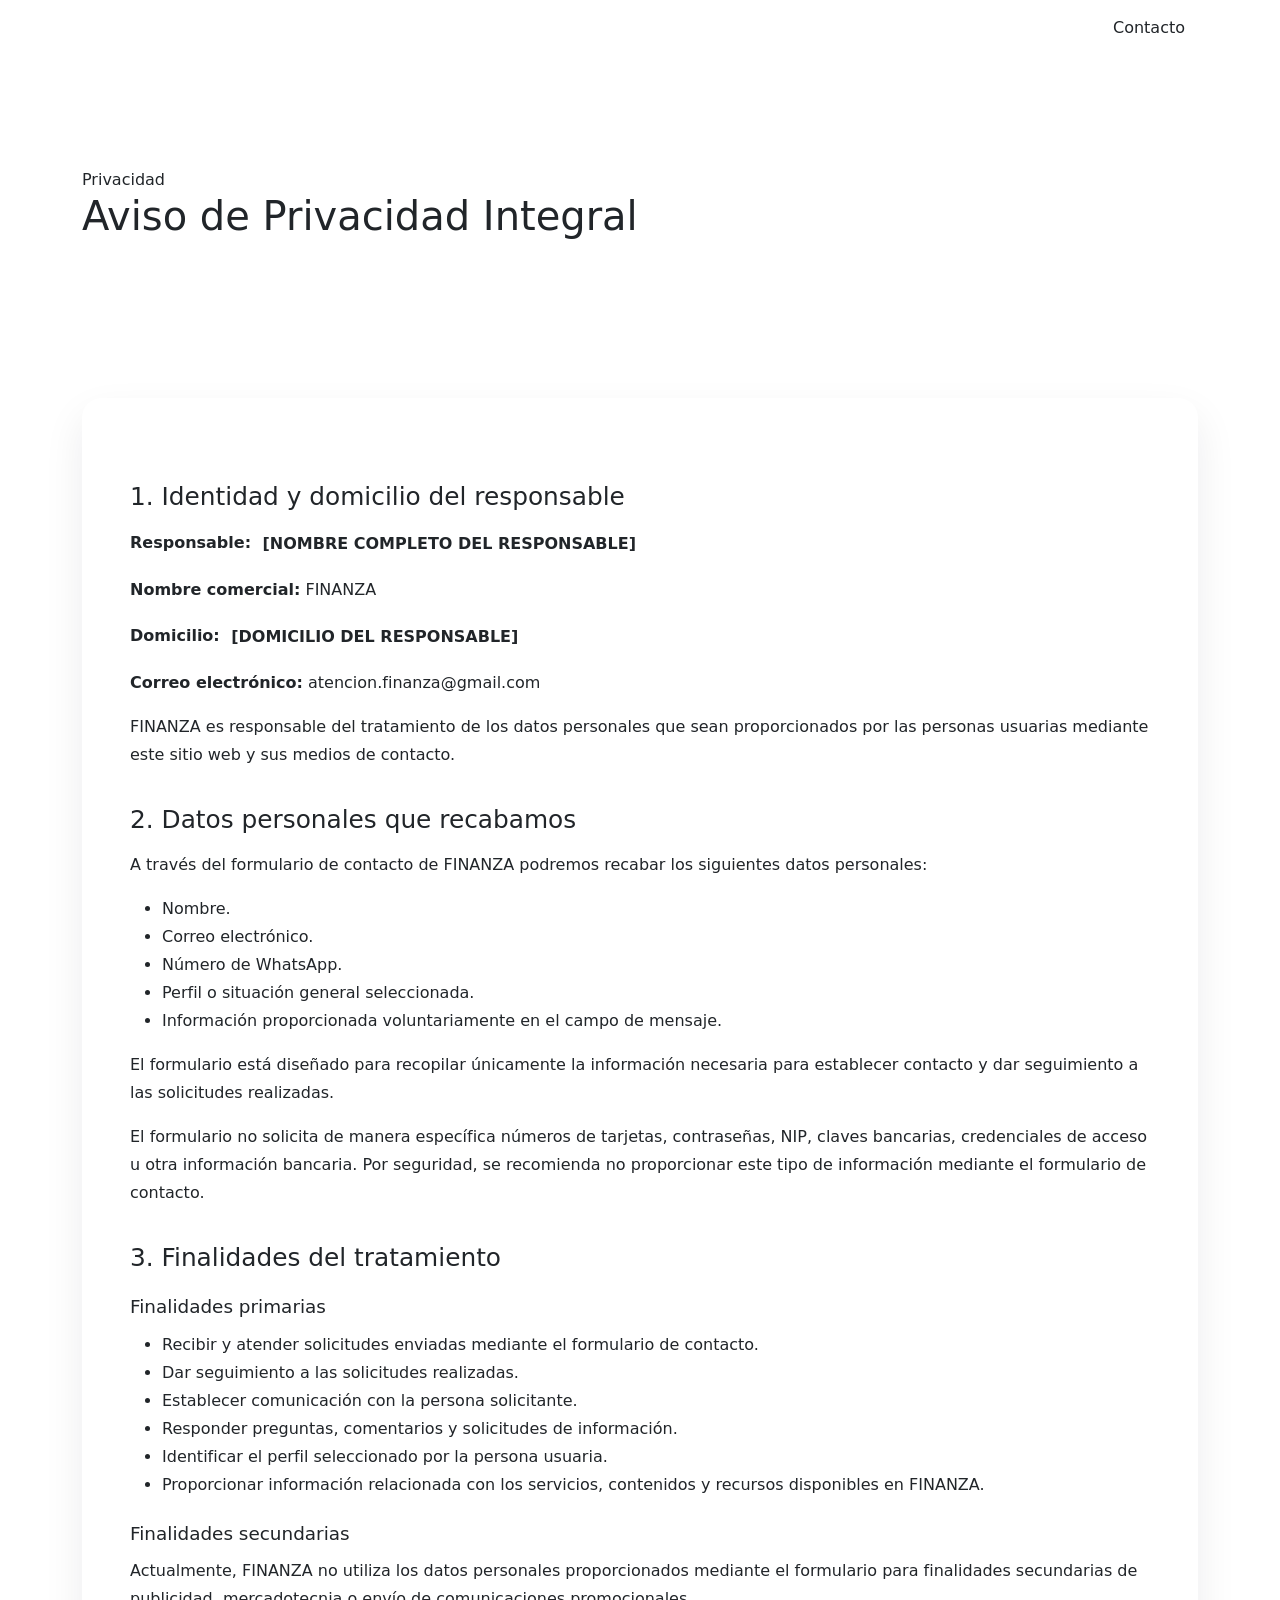
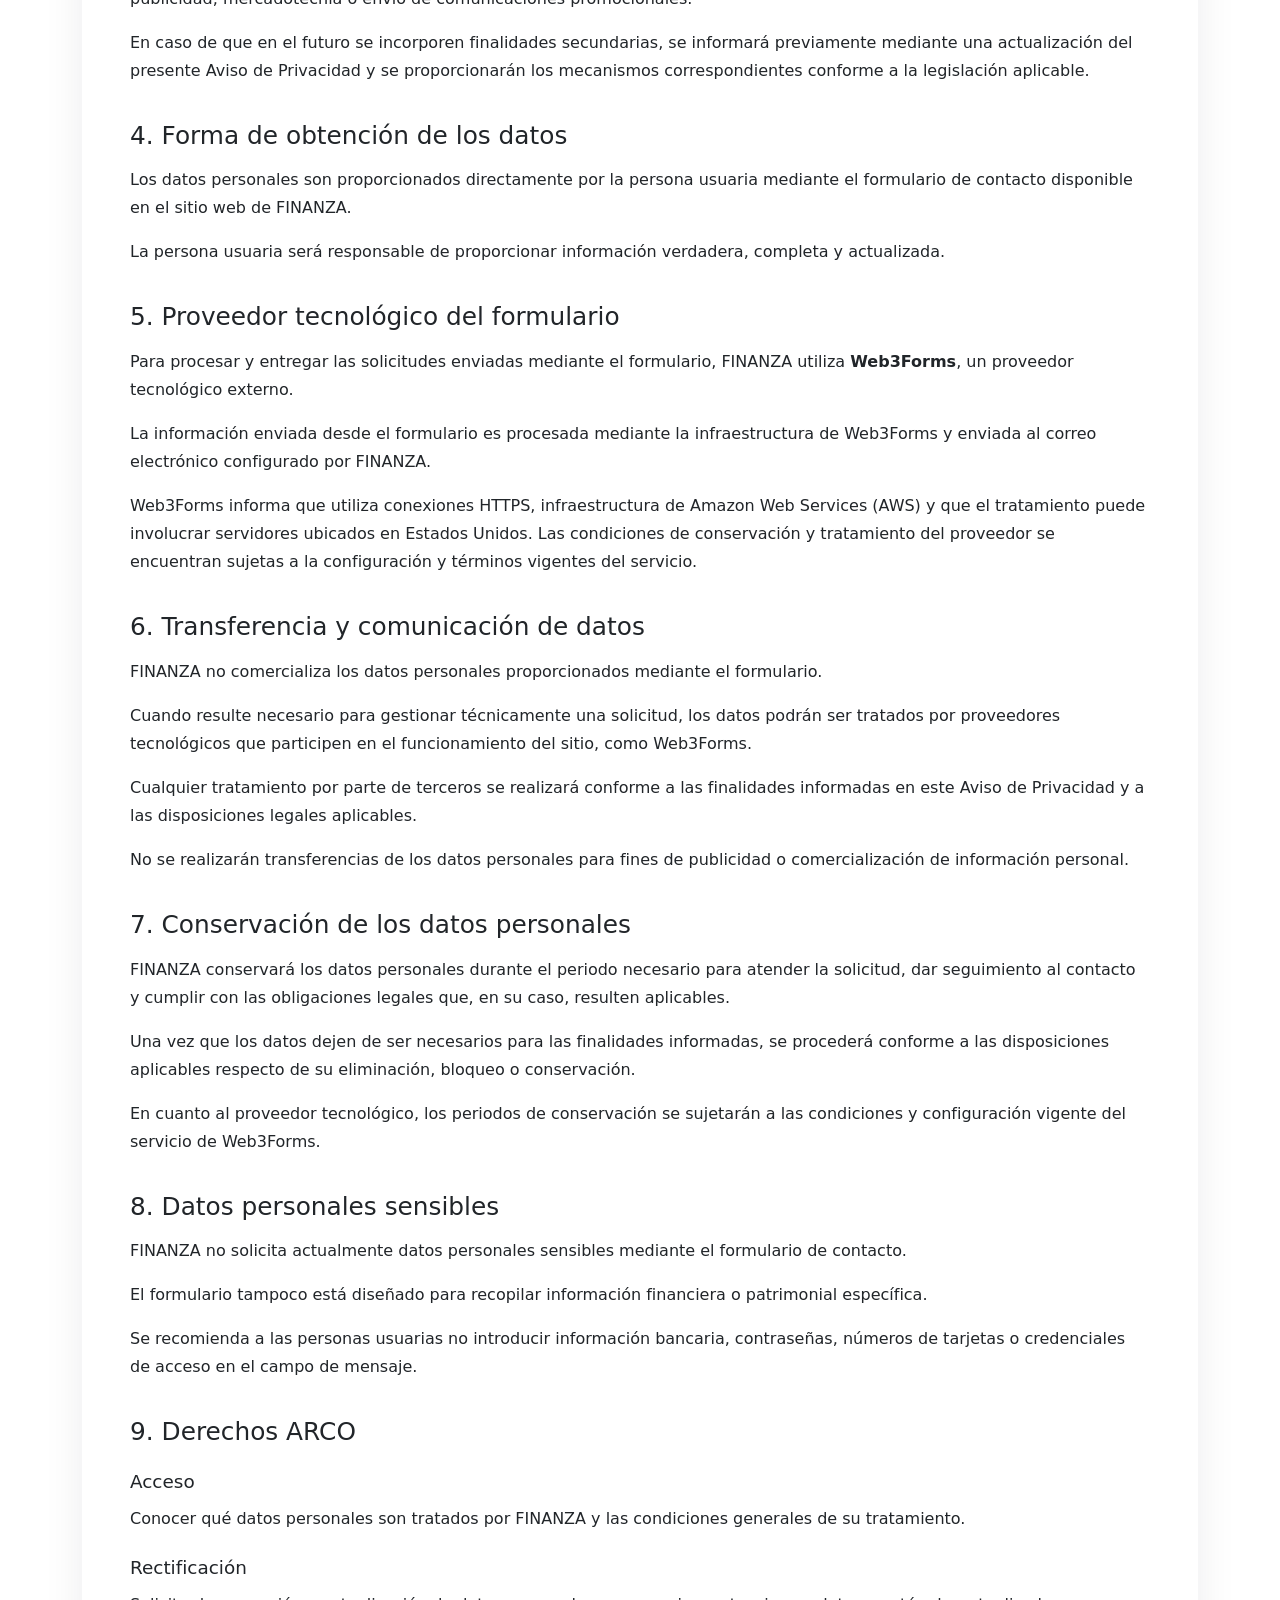
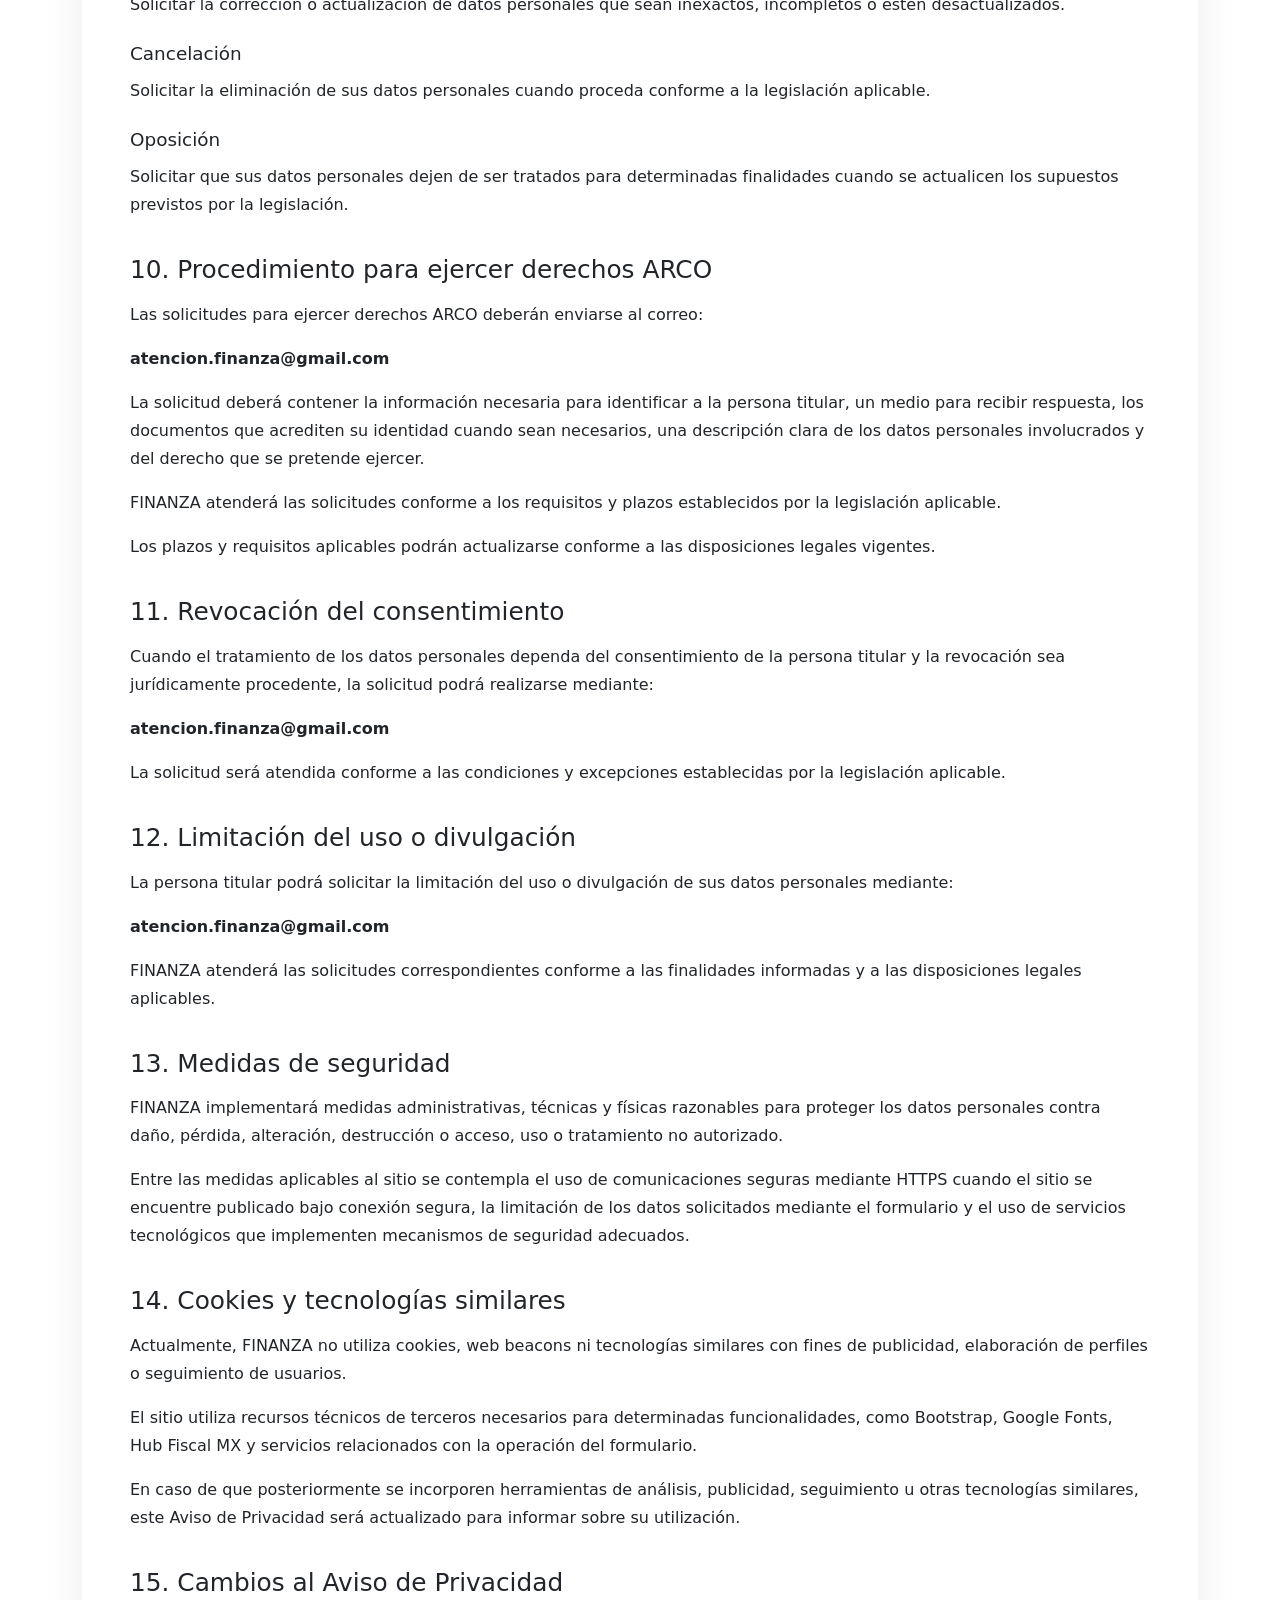
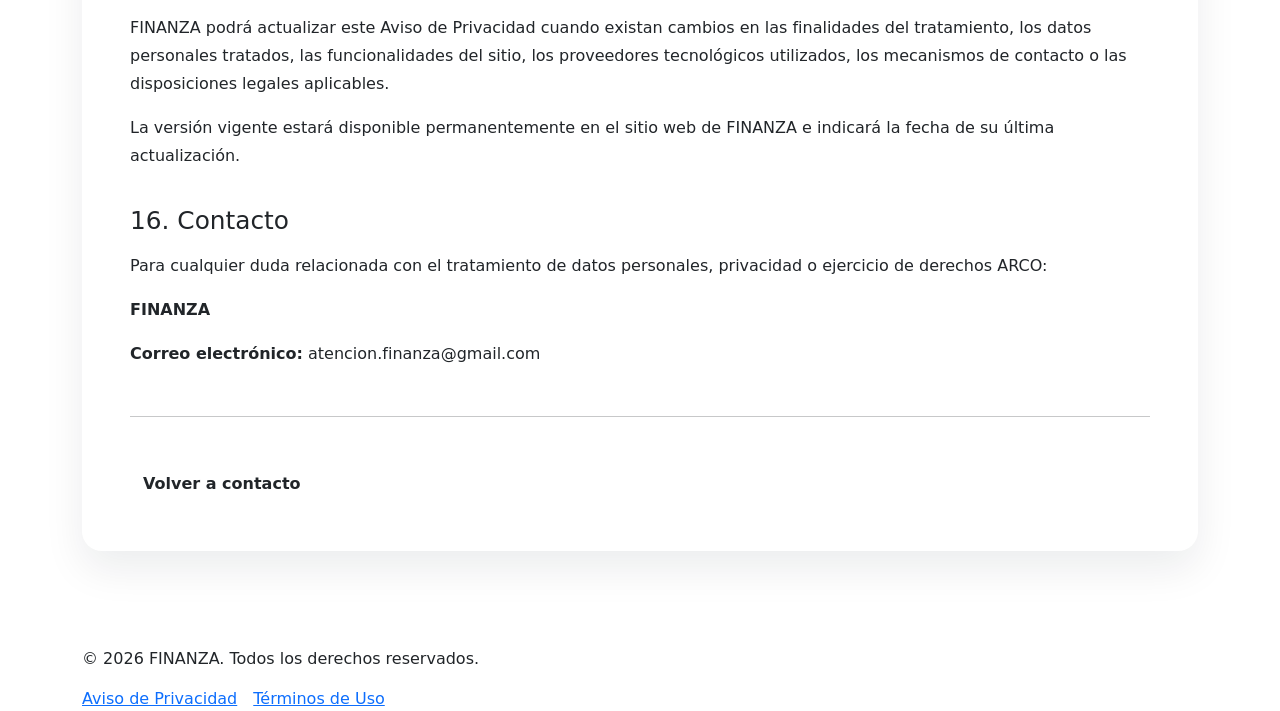
==== aviso-privacidad.html @ dd89c006 "Add files via upload" ====
<!DOCTYPE html>
<html lang="es">
<head>
    <meta charset="UTF-8">
    <meta name="viewport" content="width=device-width, initial-scale=1.0">
    <meta
        name="description"
        content="Aviso de Privacidad Integral de FINANZA."
    >
    <meta name="author" content="FINANZA">

    <link rel="preconnect" href="https://fonts.googleapis.com">
    <link rel="preconnect" href="https://fonts.gstatic.com" crossorigin>
    <link
        href="https://fonts.googleapis.com/css2?family=Montserrat:wght@400;500;600;700&family=Playfair+Display:wght@500;600;700&display=swap"
        rel="stylesheet"
    >
    <link
        href="https://cdn.jsdelivr.net/npm/bootstrap@5.3.8/dist/css/bootstrap.min.css"
        rel="stylesheet"
    >
    <link rel="stylesheet" href="css/style.css">

    <style>
        .finanza-legal-page {
            min-height: 100vh;
            background: var(--finanza-background);
        }

        .finanza-legal-header {
            padding: 7rem 0 3rem;
            background: var(--finanza-primary);
        }

        .finanza-legal-content {
            padding: 4rem 0 6rem;
        }

        .finanza-legal-card {
            padding: 3rem;
            border: 1px solid var(--finanza-border);
            border-radius: 20px;
            background: var(--finanza-white);
            box-shadow: 0 18px 40px rgba(13,27,42,.08);
        }

        .finanza-legal-card h2 {
            margin: 2.25rem 0 1rem;
            color: var(--finanza-primary);
            font-size: 1.55rem;
        }

        .finanza-legal-card h3 {
            margin: 1.5rem 0 .75rem;
            color: var(--finanza-text);
            font-size: 1.15rem;
        }

        .finanza-legal-card p,
        .finanza-legal-card li {
            color: var(--finanza-text-light);
            line-height: 1.75;
        }

        .finanza-legal-card a {
            color: var(--finanza-secondary);
            font-weight: 600;
        }

        .finanza-legal-meta {
            color: rgba(255,255,255,.72);
            font-size: .9rem;
        }

        .finanza-legal-placeholder {
            display: inline-block;
            padding: .15rem .4rem;
            border-radius: 4px;
            color: var(--finanza-primary);
            background: var(--finanza-secondary-light);
            font-weight: 700;
        }

        @media (max-width: 767.98px) {
            .finanza-legal-header {
                padding: 6rem 0 2.5rem;
            }

            .finanza-legal-content {
                padding: 3rem 0 4.5rem;
            }

            .finanza-legal-card {
                padding: 1.5rem;
                border-radius: 16px;
            }
        }
    </style>
</head>
<body class="finanza-legal-page">

<header>
    <nav class="navbar navbar-dark finanza-navbar">
        <div class="container">
            <a class="navbar-brand finanza-brand" href="index.html#inicio">
                FINANZA
                <span>Consultoría Financiera</span>
            </a>
            <a href="index.html#contacto" class="btn finanza-btn-primary">
                Contacto
            </a>
        </div>
    </nav>
</header>

<main>
    <section class="finanza-legal-header" aria-labelledby="privacy-title">
        <div class="container">
            <span class="finanza-eyebrow">Privacidad</span>
            <h1 id="privacy-title" class="finanza-section-title finanza-section-title-light">
                Aviso de Privacidad <span>Integral</span>
            </h1>
            <p class="finanza-legal-meta">Última actualización: 29 de septiembre de 2026</p>
        </div>
    </section>

    <section class="finanza-legal-content">
        <div class="container">
            <article class="finanza-legal-card">

                <h2>1. Identidad y domicilio del responsable</h2>
                <p><strong>Responsable:</strong> <span class="finanza-legal-placeholder">[NOMBRE COMPLETO DEL RESPONSABLE]</span></p>
                <p><strong>Nombre comercial:</strong> FINANZA</p>
                <p><strong>Domicilio:</strong> <span class="finanza-legal-placeholder">[DOMICILIO DEL RESPONSABLE]</span></p>
                <p><strong>Correo electrónico:</strong> atencion.finanza@gmail.com</p>
                <p>FINANZA es responsable del tratamiento de los datos personales que sean proporcionados por las personas usuarias mediante este sitio web y sus medios de contacto.</p>

                <h2>2. Datos personales que recabamos</h2>
                <p>A través del formulario de contacto de FINANZA podremos recabar los siguientes datos personales:</p>
                <ul>
                    <li>Nombre.</li>
                    <li>Correo electrónico.</li>
                    <li>Número de WhatsApp.</li>
                    <li>Perfil o situación general seleccionada.</li>
                    <li>Información proporcionada voluntariamente en el campo de mensaje.</li>
                </ul>
                <p>El formulario está diseñado para recopilar únicamente la información necesaria para establecer contacto y dar seguimiento a las solicitudes realizadas.</p>
                <p>El formulario no solicita de manera específica números de tarjetas, contraseñas, NIP, claves bancarias, credenciales de acceso u otra información bancaria. Por seguridad, se recomienda no proporcionar este tipo de información mediante el formulario de contacto.</p>

                <h2>3. Finalidades del tratamiento</h2>
                <h3>Finalidades primarias</h3>
                <ul>
                    <li>Recibir y atender solicitudes enviadas mediante el formulario de contacto.</li>
                    <li>Dar seguimiento a las solicitudes realizadas.</li>
                    <li>Establecer comunicación con la persona solicitante.</li>
                    <li>Responder preguntas, comentarios y solicitudes de información.</li>
                    <li>Identificar el perfil seleccionado por la persona usuaria.</li>
                    <li>Proporcionar información relacionada con los servicios, contenidos y recursos disponibles en FINANZA.</li>
                </ul>
                <h3>Finalidades secundarias</h3>
                <p>Actualmente, FINANZA no utiliza los datos personales proporcionados mediante el formulario para finalidades secundarias de publicidad, mercadotecnia o envío de comunicaciones promocionales.</p>
                <p>En caso de que en el futuro se incorporen finalidades secundarias, se informará previamente mediante una actualización del presente Aviso de Privacidad y se proporcionarán los mecanismos correspondientes conforme a la legislación aplicable.</p>

                <h2>4. Forma de obtención de los datos</h2>
                <p>Los datos personales son proporcionados directamente por la persona usuaria mediante el formulario de contacto disponible en el sitio web de FINANZA.</p>
                <p>La persona usuaria será responsable de proporcionar información verdadera, completa y actualizada.</p>

                <h2>5. Proveedor tecnológico del formulario</h2>
                <p>Para procesar y entregar las solicitudes enviadas mediante el formulario, FINANZA utiliza <strong>Web3Forms</strong>, un proveedor tecnológico externo.</p>
                <p>La información enviada desde el formulario es procesada mediante la infraestructura de Web3Forms y enviada al correo electrónico configurado por FINANZA.</p>
                <p>Web3Forms informa que utiliza conexiones HTTPS, infraestructura de Amazon Web Services (AWS) y que el tratamiento puede involucrar servidores ubicados en Estados Unidos. Las condiciones de conservación y tratamiento del proveedor se encuentran sujetas a la configuración y términos vigentes del servicio.</p>

                <h2>6. Transferencia y comunicación de datos</h2>
                <p>FINANZA no comercializa los datos personales proporcionados mediante el formulario.</p>
                <p>Cuando resulte necesario para gestionar técnicamente una solicitud, los datos podrán ser tratados por proveedores tecnológicos que participen en el funcionamiento del sitio, como Web3Forms.</p>
                <p>Cualquier tratamiento por parte de terceros se realizará conforme a las finalidades informadas en este Aviso de Privacidad y a las disposiciones legales aplicables.</p>
                <p>No se realizarán transferencias de los datos personales para fines de publicidad o comercialización de información personal.</p>

                <h2>7. Conservación de los datos personales</h2>
                <p>FINANZA conservará los datos personales durante el periodo necesario para atender la solicitud, dar seguimiento al contacto y cumplir con las obligaciones legales que, en su caso, resulten aplicables.</p>
                <p>Una vez que los datos dejen de ser necesarios para las finalidades informadas, se procederá conforme a las disposiciones aplicables respecto de su eliminación, bloqueo o conservación.</p>
                <p>En cuanto al proveedor tecnológico, los periodos de conservación se sujetarán a las condiciones y configuración vigente del servicio de Web3Forms.</p>

                <h2>8. Datos personales sensibles</h2>
                <p>FINANZA no solicita actualmente datos personales sensibles mediante el formulario de contacto.</p>
                <p>El formulario tampoco está diseñado para recopilar información financiera o patrimonial específica.</p>
                <p>Se recomienda a las personas usuarias no introducir información bancaria, contraseñas, números de tarjetas o credenciales de acceso en el campo de mensaje.</p>

                <h2>9. Derechos ARCO</h2>
                <h3>Acceso</h3>
                <p>Conocer qué datos personales son tratados por FINANZA y las condiciones generales de su tratamiento.</p>
                <h3>Rectificación</h3>
                <p>Solicitar la corrección o actualización de datos personales que sean inexactos, incompletos o estén desactualizados.</p>
                <h3>Cancelación</h3>
                <p>Solicitar la eliminación de sus datos personales cuando proceda conforme a la legislación aplicable.</p>
                <h3>Oposición</h3>
                <p>Solicitar que sus datos personales dejen de ser tratados para determinadas finalidades cuando se actualicen los supuestos previstos por la legislación.</p>

                <h2>10. Procedimiento para ejercer derechos ARCO</h2>
                <p>Las solicitudes para ejercer derechos ARCO deberán enviarse al correo:</p>
                <p><strong>atencion.finanza@gmail.com</strong></p>
                <p>La solicitud deberá contener la información necesaria para identificar a la persona titular, un medio para recibir respuesta, los documentos que acrediten su identidad cuando sean necesarios, una descripción clara de los datos personales involucrados y del derecho que se pretende ejercer.</p>
                <p>FINANZA atenderá las solicitudes conforme a los requisitos y plazos establecidos por la legislación aplicable.</p>
                <p>Los plazos y requisitos aplicables podrán actualizarse conforme a las disposiciones legales vigentes.</p>

                <h2>11. Revocación del consentimiento</h2>
                <p>Cuando el tratamiento de los datos personales dependa del consentimiento de la persona titular y la revocación sea jurídicamente procedente, la solicitud podrá realizarse mediante:</p>
                <p><strong>atencion.finanza@gmail.com</strong></p>
                <p>La solicitud será atendida conforme a las condiciones y excepciones establecidas por la legislación aplicable.</p>

                <h2>12. Limitación del uso o divulgación</h2>
                <p>La persona titular podrá solicitar la limitación del uso o divulgación de sus datos personales mediante:</p>
                <p><strong>atencion.finanza@gmail.com</strong></p>
                <p>FINANZA atenderá las solicitudes correspondientes conforme a las finalidades informadas y a las disposiciones legales aplicables.</p>

                <h2>13. Medidas de seguridad</h2>
                <p>FINANZA implementará medidas administrativas, técnicas y físicas razonables para proteger los datos personales contra daño, pérdida, alteración, destrucción o acceso, uso o tratamiento no autorizado.</p>
                <p>Entre las medidas aplicables al sitio se contempla el uso de comunicaciones seguras mediante HTTPS cuando el sitio se encuentre publicado bajo conexión segura, la limitación de los datos solicitados mediante el formulario y el uso de servicios tecnológicos que implementen mecanismos de seguridad adecuados.</p>

                <h2>14. Cookies y tecnologías similares</h2>
                <p>Actualmente, FINANZA no utiliza cookies, web beacons ni tecnologías similares con fines de publicidad, elaboración de perfiles o seguimiento de usuarios.</p>
                <p>El sitio utiliza recursos técnicos de terceros necesarios para determinadas funcionalidades, como Bootstrap, Google Fonts, Hub Fiscal MX y servicios relacionados con la operación del formulario.</p>
                <p>En caso de que posteriormente se incorporen herramientas de análisis, publicidad, seguimiento u otras tecnologías similares, este Aviso de Privacidad será actualizado para informar sobre su utilización.</p>

                <h2>15. Cambios al Aviso de Privacidad</h2>
                <p>FINANZA podrá actualizar este Aviso de Privacidad cuando existan cambios en las finalidades del tratamiento, los datos personales tratados, las funcionalidades del sitio, los proveedores tecnológicos utilizados, los mecanismos de contacto o las disposiciones legales aplicables.</p>
                <p>La versión vigente estará disponible permanentemente en el sitio web de FINANZA e indicará la fecha de su última actualización.</p>

                <h2>16. Contacto</h2>
                <p>Para cualquier duda relacionada con el tratamiento de datos personales, privacidad o ejercicio de derechos ARCO:</p>
                <p><strong>FINANZA</strong></p>
                <p><strong>Correo electrónico:</strong> atencion.finanza@gmail.com</p>

                <hr class="my-5">
                <a href="index.html#contacto" class="btn finanza-btn-primary">Volver a contacto</a>
            </article>
        </div>
    </section>
</main>

<footer class="finanza-footer">
    <div class="container">
        <div class="finanza-footer-bottom">
            <p>© <span id="currentYear"></span> FINANZA. Todos los derechos reservados.</p>
            <div class="d-flex flex-wrap gap-3">
                <a href="aviso-privacidad.html">Aviso de Privacidad</a>
                <a href="terminos-uso.html">Términos de Uso</a>
            </div>
        </div>
    </div>
</footer>

<script>
    document.querySelector('#currentYear').textContent = new Date().getFullYear();
</script>
</body>
</html>
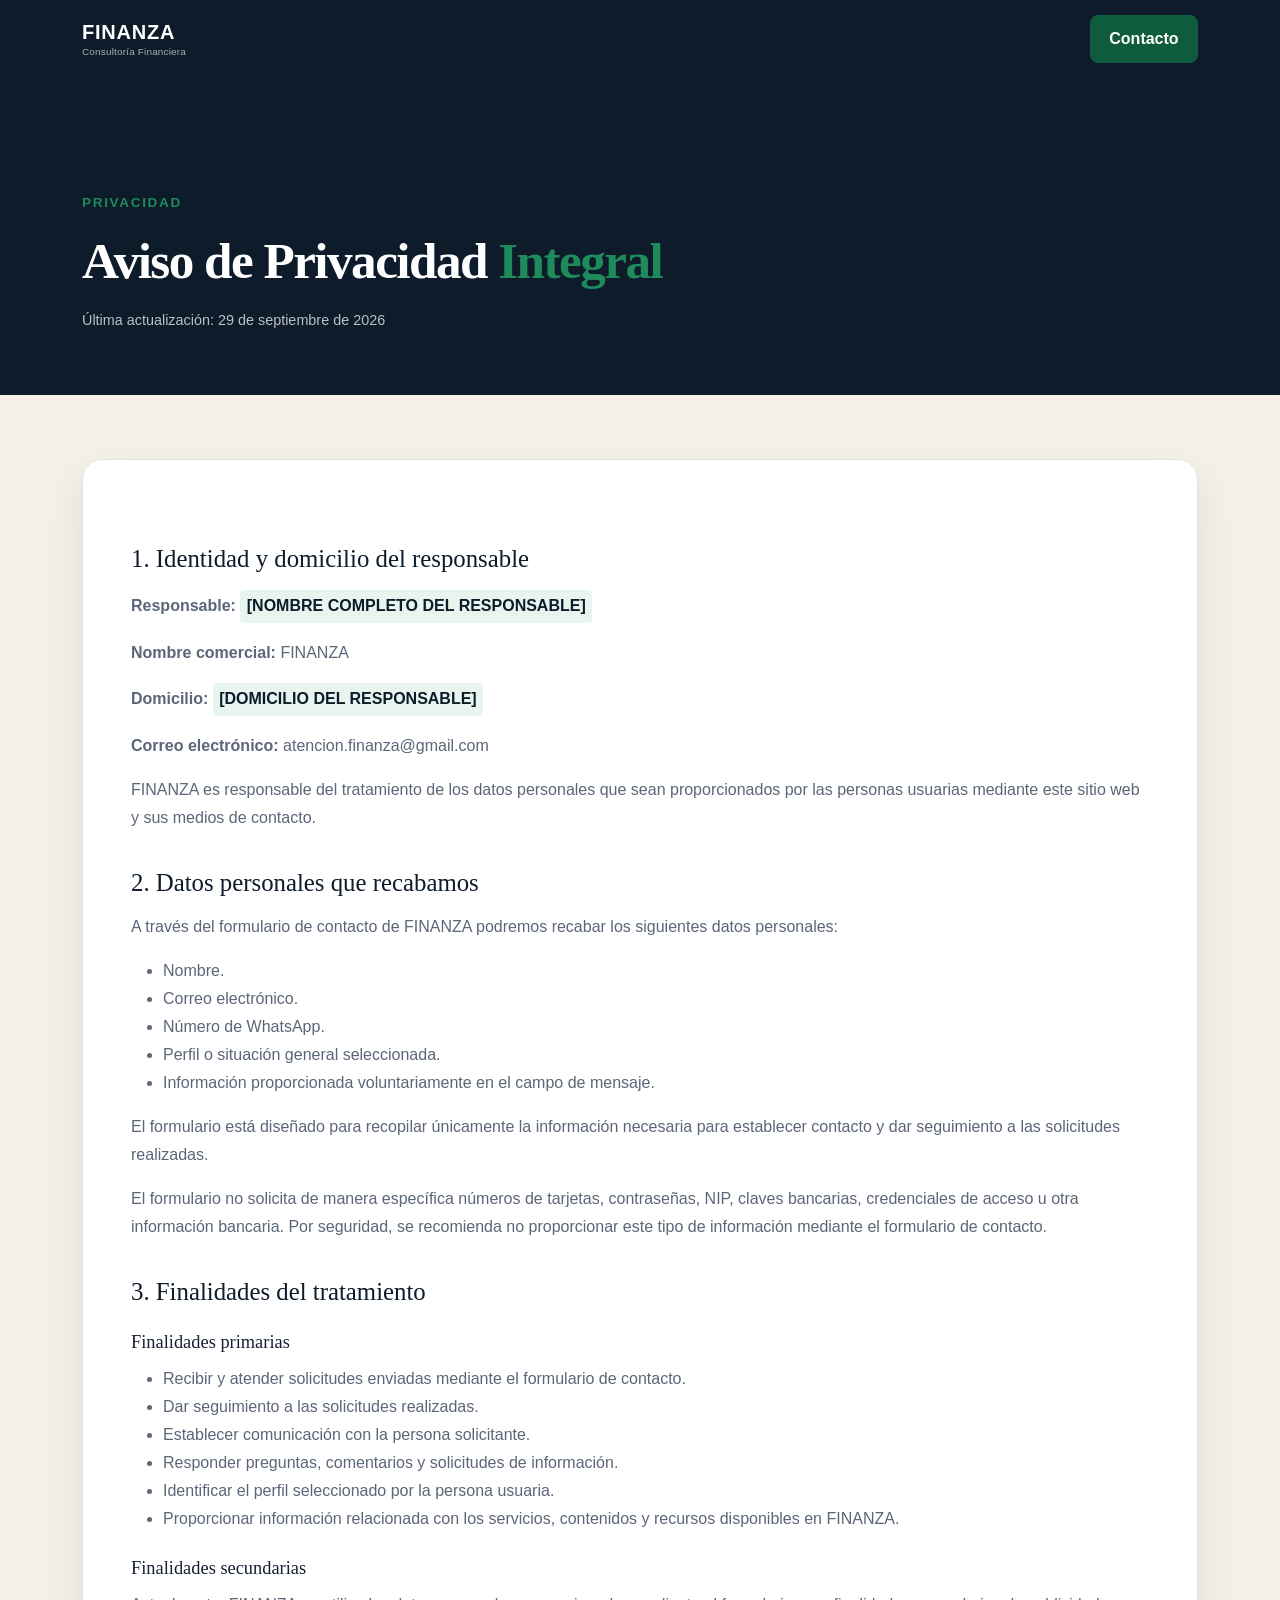
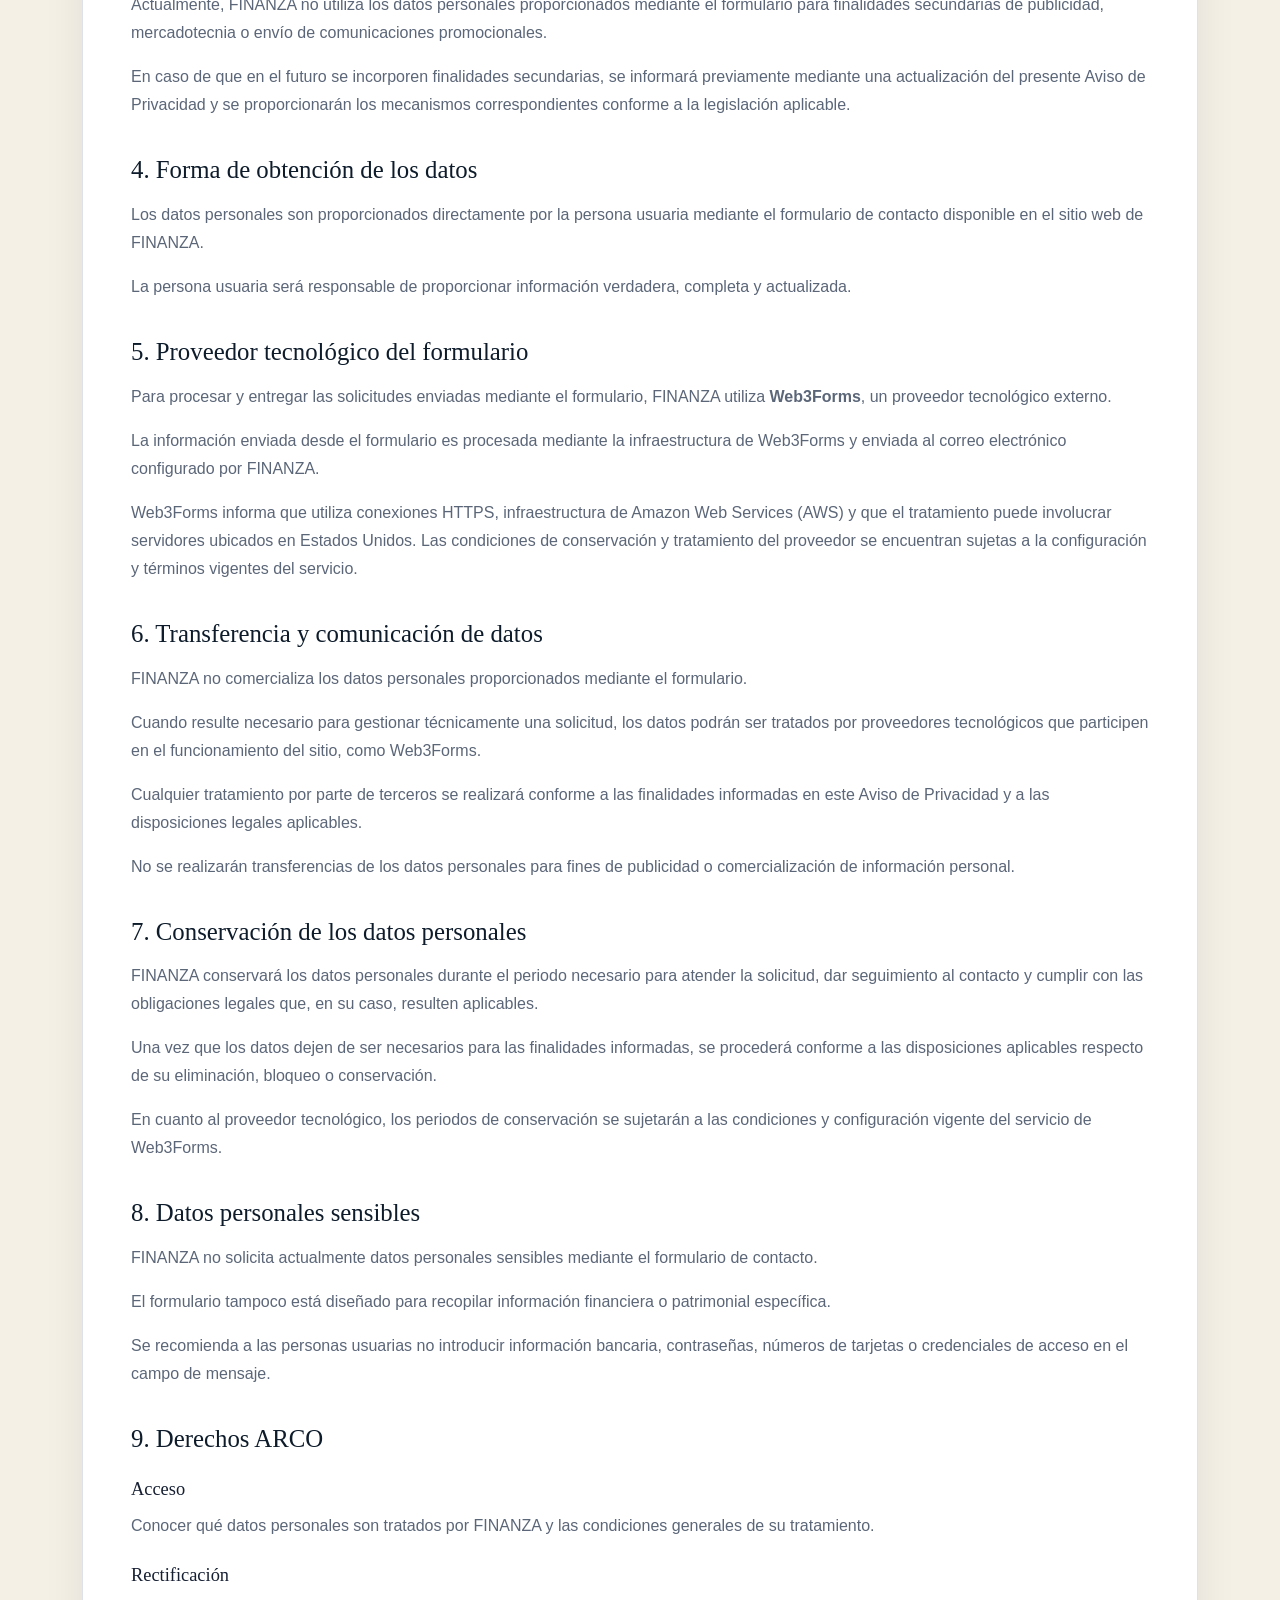
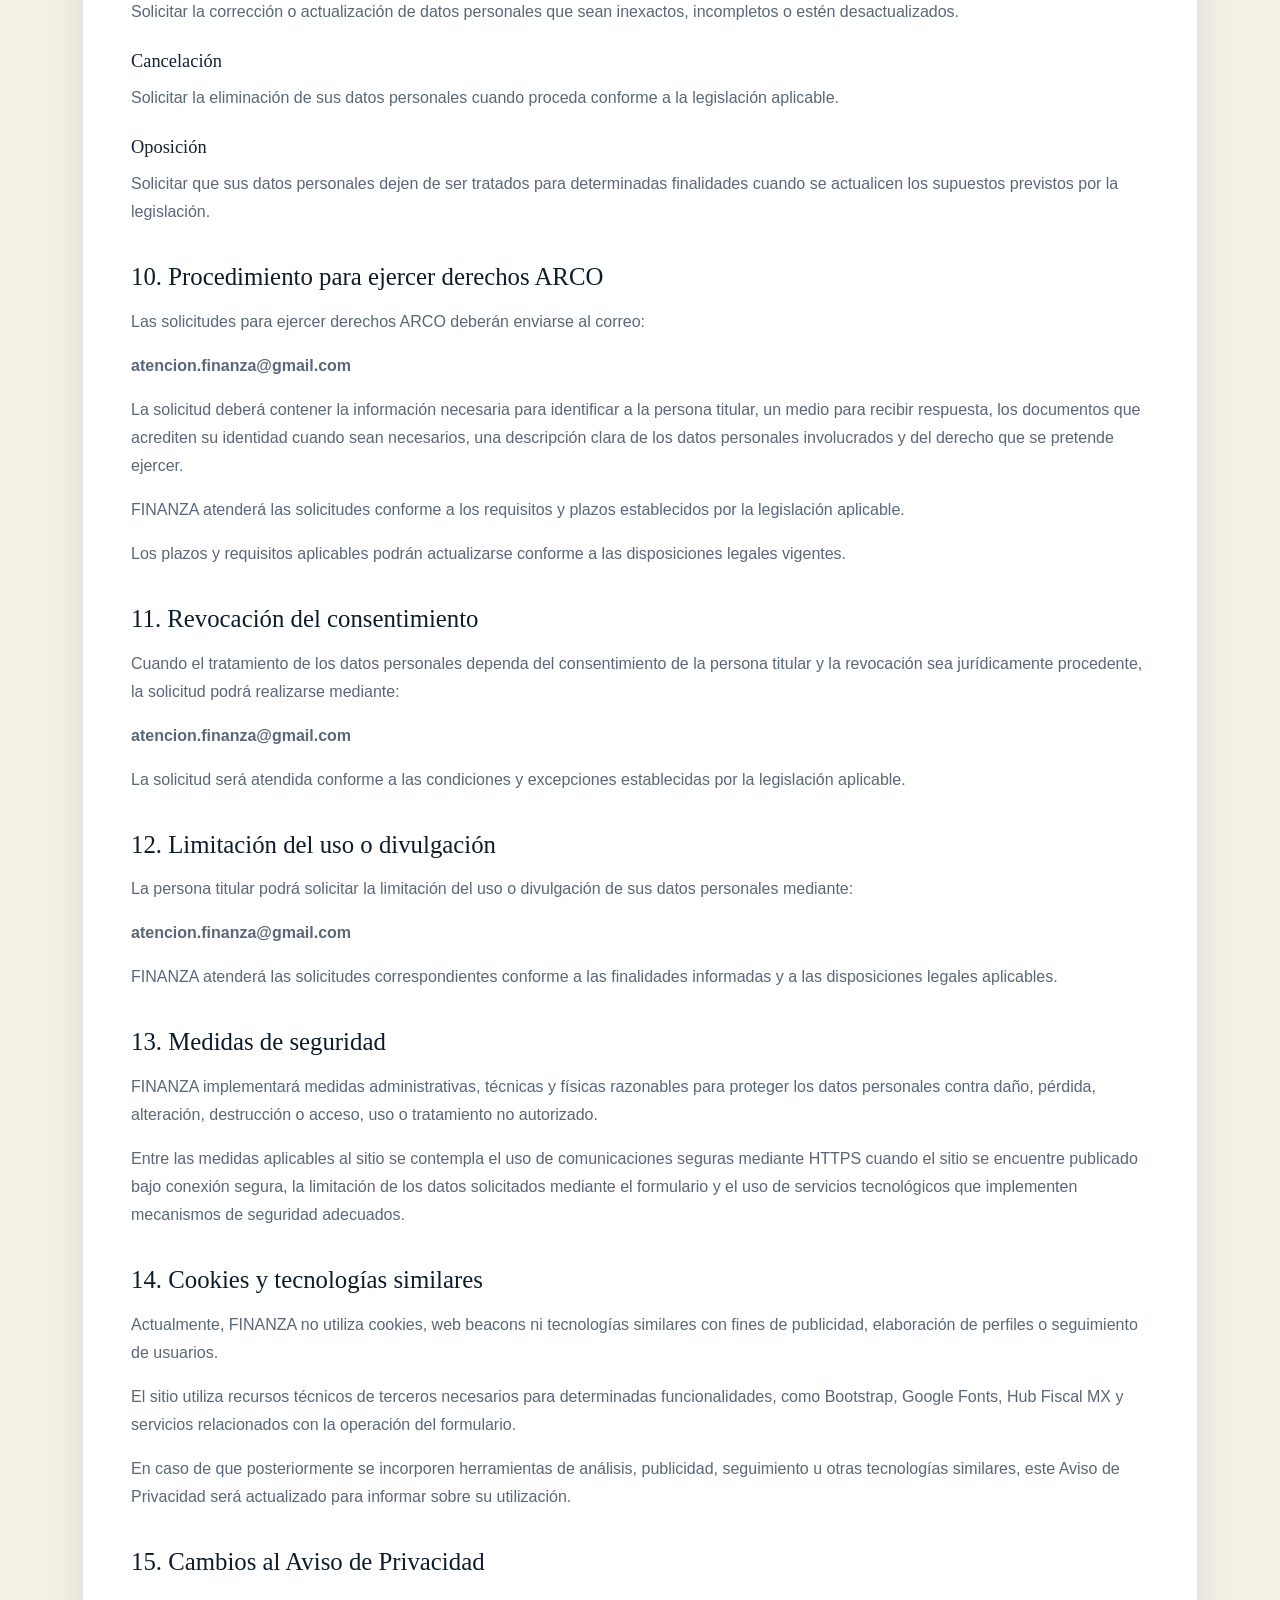
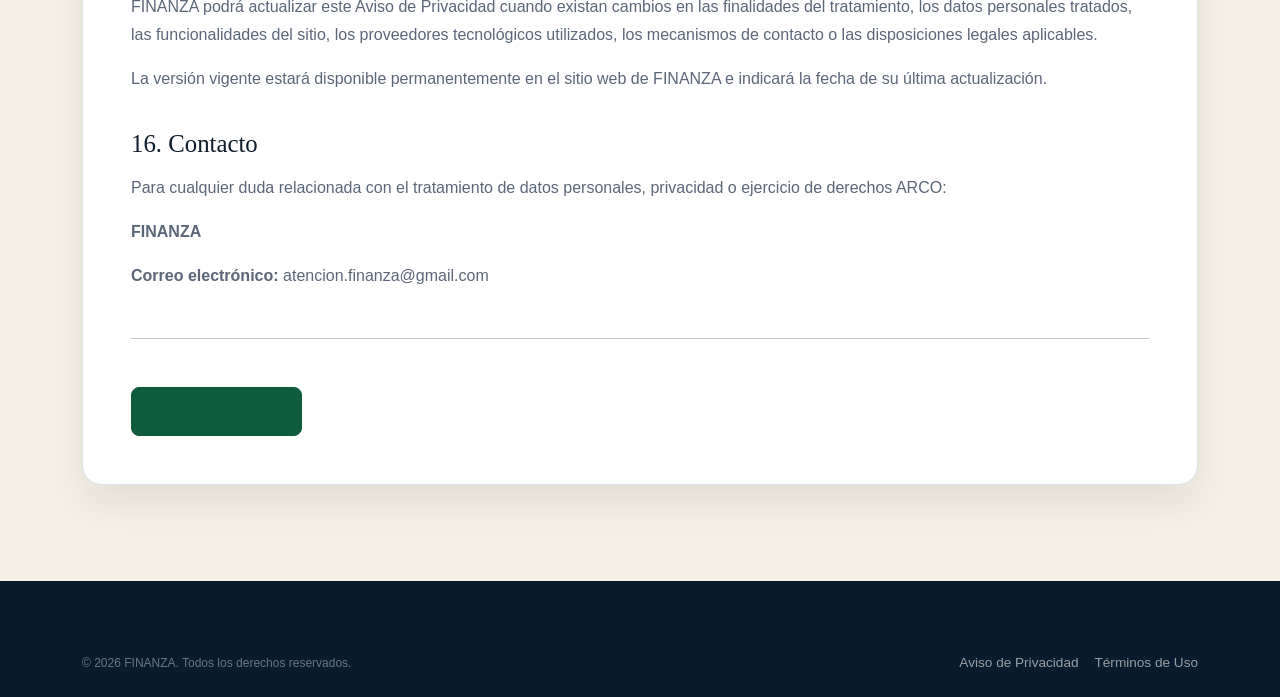
==== commit 9539997a: "Fix stylesheet link path in aviso-privacidad.html" ====
--- a/aviso-privacidad.html
+++ b/aviso-privacidad.html
@@ -19,7 +19,7 @@
         href="https://cdn.jsdelivr.net/npm/bootstrap@5.3.8/dist/css/bootstrap.min.css"
         rel="stylesheet"
     >
-    <link rel="stylesheet" href="css/style.css">
+    <link rel="stylesheet" href="style.css">
 
     <style>
         .finanza-legal-page {
--- a/style.css
+++ b/style.css
@@ -0,0 +1,924 @@
+:root{--finanza-primary:#0D1B2A;--finanza-primary-dark:#162A3D;--finanza-secondary:#0F5B3D;--finanza-secondary-hover:#1F8A5B;--finanza-secondary-light:#E8F4EE;--finanza-background:#F5F0E6;--finanza-white:#FFFFFF;--finanza-text:#172033;--finanza-text-light:#5B6678;--finanza-border:#DCE2E8;--finanza-font-body:'Montserrat',sans-serif;--finanza-font-heading:'Playfair Display',serif;}
+html{scroll-behavior:smooth;}
+body{margin:0;color:var(--finanza-text);background:var(--finanza-white);font-family:var(--finanza-font-body);}
+h1,h2,h3,.finanza-hero-title,.finanza-section-title{font-family:var(--finanza-font-heading);}
+.finanza-navbar{min-height:78px;background:var(--finanza-primary);}
+.finanza-brand{display:flex;flex-direction:column;line-height:1;color:var(--finanza-white);font-weight:800;letter-spacing:.04em;transition:color .2s ease;}
+.finanza-logo{display:block;width: 100px;height: auto;}
+.finanza-brand:hover{color:var(--finanza-white);}
+.finanza-brand span{margin-top:5px;color:rgba(255,255,255,.65);font-size:.62rem;font-weight:400;letter-spacing:.02em;}
+.finanza-navbar .nav-link{position:relative;padding:.5rem .75rem !important;color:rgba(255,255,255,.78);font-size:.95rem;font-weight:500;transition:color .2s ease,transform .2s ease;}
+.finanza-navbar .nav-link:hover,.finanza-navbar .nav-link.active{color:var(--finanza-secondary-hover);}
+.finanza-navbar .nav-link:hover{transform:translateY(-1px);}
+.finanza-navbar .navbar-toggler{border-color:rgba(255,255,255,.35);}
+.finanza-navbar .navbar-toggler:focus{box-shadow:0 0 0 .2rem rgba(31,138,91,.25);}
+.finanza-btn-primary,.finanza-btn-secondary{display:inline-flex;align-items:center;justify-content:center;gap:.55rem;padding:.7rem 1.15rem;border-radius:8px;font-weight:600;transition:transform .25s ease,box-shadow .25s ease,background-color .25s ease,border-color .25s ease,color .25s ease;}
+.finanza-btn-primary{border:1px solid var(--finanza-secondary);color:var(--finanza-white);background:var(--finanza-secondary);}
+.finanza-btn-primary:hover{border-color:var(--finanza-secondary-hover);color:var(--finanza-white);background:var(--finanza-secondary-hover);transform:translateY(-2px);box-shadow:0 10px 25px rgba(15,91,61,.28);}
+.finanza-btn-secondary{border:1px solid rgba(255,255,255,.3);color:var(--finanza-white);background:transparent;}
+.finanza-btn-secondary:hover{border-color:var(--finanza-white);color:var(--finanza-primary);background:var(--finanza-white);transform:translateY(-2px);}
+.finanza-btn-icon{width:19px;height:19px;flex:0 0 auto;}
+.finanza-hero{position:relative;display:flex;align-items:center;min-height:680px;padding:6rem 0;overflow:hidden;isolation:isolate;background:linear-gradient( 90deg,rgba(13,27,42,.98) 0%,rgba(13,27,42,.94) 34%,rgba(13,27,42,.72) 58%,rgba(13,27,42,.35) 100% ),url("images/finanza-hero-background.webp") center right / cover no-repeat;background-color:var(--finanza-primary);}
+.finanza-hero::after{content:"";position:absolute;top:-180px;right:-140px;width:520px;height:520px;border:1px solid rgba(31,138,91,.18);border-radius:50%;pointer-events:none;}
+.finanza-eyebrow{display:inline-block;margin-bottom:1.25rem;color:var(--finanza-secondary-hover);font-size:.85rem;font-weight:700;letter-spacing:.12em;text-transform:uppercase;}
+.finanza-eyebrow-dark{color:var(--finanza-secondary);}
+.finanza-hero-title{max-width:780px;margin-bottom:1.5rem;color:var(--finanza-white);font-size:clamp(2.5rem,5vw,4.5rem);font-weight:700;line-height:1.08;letter-spacing:-.03em;}
+.finanza-hero-title span{color:var(--finanza-secondary-hover);}
+.finanza-hero-description{max-width:650px;margin-bottom:2rem;color:rgba(255,255,255,.75);font-size:1.1rem;line-height:1.7;}
+.finanza-hero-actions{display:flex;flex-wrap:wrap;gap:1rem;}
+.finanza-hero-features{position:relative;display:grid;grid-template-columns:repeat(3,minmax(0,1fr));max-width:850px;margin-top:3rem;padding-top:1.25rem;border-top:1px solid rgba(255,255,255,.14);}
+.finanza-hero-features::before{content:"";position:absolute;top:-1px;left:0;width:0;height:1px;background:var(--finanza-secondary-hover);animation:finanzaFeatureLine 1s ease .45s forwards;}
+.finanza-hero-feature{display:flex;align-items:center;gap:.85rem;min-width:0;padding:0 1.25rem;opacity:0;animation:finanzaFeatureReveal .6s ease forwards;transition:transform .25s ease;}
+.finanza-hero-feature:nth-child(1){animation-delay:.55s;}
+.finanza-hero-feature:nth-child(2){animation-delay:.65s;}
+.finanza-hero-feature:nth-child(3){animation-delay:.75s;}
+.finanza-hero-feature + .finanza-hero-feature{border-left:1px solid rgba(255,255,255,.14);}
+.finanza-hero-feature:hover{transform:translateY(-3px);}
+.finanza-hero-feature-icon{display:grid;flex:0 0 auto;place-items:center;width:42px;height:42px;color:var(--finanza-secondary-hover);}
+.finanza-hero-feature-icon svg{width:32px;height:32px;}
+.finanza-hero-feature:hover .finanza-hero-feature-icon{filter:drop-shadow(0 0 8px rgba(31,138,91,.35));}
+.finanza-hero-feature h3{margin:0 0 .25rem;color:var(--finanza-white);font-size:.9rem;font-weight:700;}
+.finanza-hero-feature p{margin:0;color:rgba(255,255,255,.62);font-size:.78rem;line-height:1.45;}
+.finanza-hero .finanza-eyebrow,.finanza-hero .finanza-hero-title,.finanza-hero .finanza-hero-description,.finanza-hero .finanza-hero-actions{opacity:0;animation:finanzaHeroReveal .7s ease forwards;}
+.finanza-hero .finanza-eyebrow{animation-delay:.1s;}
+.finanza-hero .finanza-hero-title{animation-delay:.2s;}
+.finanza-hero .finanza-hero-description{animation-delay:.3s;}
+.finanza-hero .finanza-hero-actions{animation-delay:.4s;}
+@keyframes finanzaHeroReveal{from{opacity:0;transform:translateY(18px);}
+to{opacity:1;transform:translateY(0);}
+}
+@keyframes finanzaFeatureReveal{from{opacity:0;transform:translateY(10px);}
+to{opacity:1;transform:translateY(0);}
+}
+@keyframes finanzaFeatureLine{to{width:100%;}
+}
+.finanza-stats{border-bottom:1px solid var(--finanza-border);background:var(--finanza-white);}
+.finanza-stat{display:flex;align-items:center;gap:1.25rem;min-height:150px;padding:2rem;}
+.finanza-stat-number{flex-shrink:0;color:var(--finanza-secondary-hover);font-size:clamp(2.25rem,4vw,3rem);font-weight:800;line-height:1;letter-spacing:-.04em;}
+.finanza-stat-title{margin:0 0 .35rem;color:var(--finanza-text);font-size:1rem;font-weight:700;}
+.finanza-stat-text{max-width:220px;margin:0;color:var(--finanza-text-light);font-size:.875rem;line-height:1.5;}
+.section-padding{padding:6rem 0;}
+.finanza-services,.finanza-orientation{background:var(--finanza-background);}
+.finanza-about{background:var(--finanza-white);}
+.finanza-section-title{margin-bottom:1.25rem;color:var(--finanza-text);font-size:clamp(2.25rem,4vw,3.5rem);font-weight:700;line-height:1.1;letter-spacing:-.03em;}
+.finanza-section-title span{color:var(--finanza-secondary-hover);}
+.finanza-section-title-light{color:var(--finanza-white);}
+.finanza-section-title-light span{color:var(--finanza-secondary-hover);}
+.finanza-section-description{max-width:680px;margin-bottom:0;color:var(--finanza-text-light);font-size:1.05rem;line-height:1.7;}
+.finanza-service-card{position:relative;display:flex;flex-direction:column;height:100%;padding:2rem;overflow:hidden;border:1px solid var(--finanza-border);border-radius:18px;background:var(--finanza-white);transition:transform .3s ease,box-shadow .3s ease,border-color .3s ease;}
+.finanza-service-card::before{content:"";position:absolute;top:0;left:0;width:0;height:3px;background:var(--finanza-secondary-hover);transition:width .3s ease;}
+.finanza-service-card:hover{border-color:rgba(15,91,61,.25);box-shadow:0 18px 40px rgba(13,27,42,.09);transform:translateY(-6px);}
+.finanza-service-card:hover::before{width:100%;}
+.finanza-service-icon{display:flex;align-items:center;justify-content:center;width:48px;height:48px;margin-bottom:2rem;border:1px solid rgba(15,91,61,.12);border-radius:12px;color:var(--finanza-secondary-hover);background:var(--finanza-secondary-light);font-size:.8rem;font-weight:800;transition:transform .3s ease,background-color .3s ease;}
+.finanza-service-icon svg{width:24px;height:24px;}
+.finanza-service-card:hover .finanza-service-icon{color:var(--finanza-white);background:var(--finanza-secondary-hover);transform:translateY(-2px);}
+.finanza-service-content{display:flex;flex:1;flex-direction:column;}
+.finanza-service-category{margin-bottom:.5rem;color:var(--finanza-secondary-hover);font-size:.75rem;font-weight:700;letter-spacing:.08em;text-transform:uppercase;}
+.finanza-service-title{margin-bottom:1rem;color:var(--finanza-text);font-size:1.5rem;font-weight:700;transition:color .25s ease;}
+.finanza-service-card:hover .finanza-service-title{color:var(--finanza-primary);}
+.finanza-service-description{margin-bottom:2rem;color:var(--finanza-text-light);line-height:1.7;}
+.finanza-service-link{display:inline-flex;align-items:center;gap:.5rem;width:fit-content;margin-top:auto;color:var(--finanza-primary);font-size:.9rem;font-weight:700;text-decoration:none;transition:color .2s ease,gap .2s ease;}
+.finanza-service-link:hover{gap:.8rem;color:var(--finanza-secondary-hover);}
+.finanza-service-feature{position:relative;display:flex;align-items:center;justify-content:space-between;gap:2rem;padding:2.5rem;overflow:hidden;border:1px solid rgba(255,255,255,.08);border-radius:18px;background:linear-gradient( 135deg,var(--finanza-primary),var(--finanza-primary-dark) );box-shadow:0 18px 40px rgba(13,27,42,.12);}
+.finanza-service-feature::after{content:"";position:absolute;right:-100px;bottom:-150px;width:320px;height:320px;border:1px solid rgba(31,138,91,.18);border-radius:50%;pointer-events:none;}
+.finanza-feature-title{margin:.5rem 0 .75rem;color:var(--finanza-white);font-size:1.75rem;font-weight:700;}
+.finanza-feature-description{max-width:700px;margin:0;color:rgba(255,255,255,.7);line-height:1.7;}
+.finanza-methodology{background:var(--finanza-primary);}
+.finanza-methodology-intro{max-width:520px;margin:0 0 0 auto;color:rgba(255,255,255,.68);font-size:1rem;line-height:1.7;}
+.finanza-methodology-grid{overflow:hidden;border:1px solid rgba(255,255,255,.12);border-radius:18px;}
+.finanza-step{position:relative;height:100%;padding:2rem 1.5rem;background:rgba(255,255,255,.04);transition:background-color .25s ease,transform .25s ease;}
+.finanza-step:hover{background:rgba(31,138,91,.08);transform:translateY(-3px);}
+.finanza-step + .finanza-step{border-left:1px solid rgba(255,255,255,.12);}
+.finanza-step-number{display:block;margin-bottom:3rem;color:var(--finanza-secondary-hover);font-size:.8rem;font-weight:800;letter-spacing:.1em;}
+.finanza-step-title{margin-bottom:.75rem;color:var(--finanza-white);font-size:1.15rem;font-weight:700;}
+.finanza-step-description{margin:0;color:rgba(255,255,255,.58);font-size:.9rem;line-height:1.65;}
+.finanza-orientation-card{position:relative;display:flex;flex-direction:column;width:100%;min-height:270px;padding:2rem;border:1px solid var(--finanza-border);border-radius:18px;color:var(--finanza-text);background:var(--finanza-white);text-align:left;cursor:pointer;transition:transform .25s ease,border-color .25s ease,box-shadow .25s ease;}
+.finanza-orientation-card:hover,.finanza-orientation-card:focus-visible,.finanza-orientation-card.is-selected{border-color:var(--finanza-secondary-hover);box-shadow:0 18px 40px rgba(13,41,71,.10);transform:translateY(-5px);}
+.finanza-orientation-card:focus-visible{outline:3px solid rgba(31,138,91,.3);outline-offset:3px;}
+.finanza-orientation-icon{display:inline-flex;align-items:center;justify-content:center;width:64px;height:64px;margin-bottom:2rem;border-radius:16px;color:var(--finanza-secondary-hover);background:var(--finanza-secondary-light);line-height:1;transition:transform .25s ease,background-color .25s ease;}
+.finanza-orientation-icon svg{width:30px;height:30px;stroke:var(--finanza-secondary-hover) !important;fill:none;transition:transform .25s ease;}
+.finanza-orientation-card:hover .finanza-orientation-icon,.finanza-orientation-card.is-selected .finanza-orientation-icon{background:rgba(31,138,91,.18);transform:scale(1.05);}
+.finanza-orientation-card:hover .finanza-orientation-icon svg{transform:scale(1.08);}
+.finanza-orientation-title{margin-bottom:.75rem;font-size:1.2rem;font-weight:700;}
+.finanza-orientation-description{max-width:300px;color:var(--finanza-text-light);font-size:.9rem;line-height:1.65;}
+.finanza-orientation-arrow{position:absolute;right:2rem;bottom:2rem;color:var(--finanza-secondary-hover);font-size:1.25rem;font-weight:700;transition:transform .25s ease;}
+.finanza-orientation-card:hover .finanza-orientation-arrow,.finanza-orientation-card.is-selected .finanza-orientation-arrow{transform:translateX(5px);}
+.finanza-orientation-result{display:flex;align-items:center;justify-content:space-between;gap:2rem;margin-top:2rem;padding:2rem 2.5rem;border-radius:18px;background:var(--finanza-primary);animation:finanzaResultEnter .4s ease both;}
+.finanza-orientation-result[hidden]{display:none;}
+.finanza-orientation-result-title{margin:.5rem 0 .75rem;color:var(--finanza-white);font-size:1.5rem;font-weight:700;}
+.finanza-orientation-result-description{max-width:700px;margin:0;color:rgba(255,255,255,.68);line-height:1.65;}
+@keyframes finanzaResultEnter{from{opacity:0;transform:translateY(12px);}
+to{opacity:1;transform:translateY(0);}
+}
+.finanza-about-description{max-width:560px;margin-bottom:1rem;color:var(--finanza-text-light);font-size:.98rem;line-height:1.75;}
+.finanza-about-card{position:relative;height:100%;padding:2rem;border:1px solid var(--finanza-border);border-radius:18px;background:var(--finanza-background);transition:transform .25s ease,border-color .25s ease,box-shadow .25s ease;}
+.finanza-about-card:hover{border-color:var(--finanza-secondary-hover);box-shadow:0 16px 35px rgba(13,41,71,.08);transform:translateY(-4px);}
+.finanza-about-number{display:inline-flex;align-items:center;justify-content:center;width:42px;height:42px;margin-bottom:1.5rem;border-radius:12px;color:var(--finanza-secondary-hover);background:var(--finanza-secondary-light);font-size:.78rem;font-weight:800;letter-spacing:.05em;}
+.finanza-about-card h3{margin-bottom:.75rem;color:var(--finanza-text);font-size:1.15rem;font-weight:700;}
+.finanza-about-card p{margin:0;color:var(--finanza-text-light);font-size:.9rem;line-height:1.65;}
+.finanza-about-image{position:relative;margin:0 0 2rem;overflow:hidden;border:1px solid var(--finanza-border);border-radius:20px;background:var(--finanza-background);box-shadow:0 18px 40px rgba(13,27,42,.08);}
+.finanza-about-image img{display:block;width:100%;height:280px;object-fit:cover;transition:transform .5s ease,filter .5s ease;}
+.finanza-about-image:hover img{transform:scale(1.025);filter:brightness(1.03);}
+.finanza-about-image figcaption{position:absolute;right:1rem;bottom:1rem;left:1rem;padding:.75rem 1rem;border:1px solid rgba(255,255,255,.12);border-radius:10px;color:var(--finanza-white);background:rgba(13,27,42,.78);backdrop-filter:blur(8px);font-size:.8rem;font-weight:600;line-height:1.4;}
+.finanza-contact{color:var(--finanza-white);background:var(--finanza-primary);}
+.finanza-contact .finanza-eyebrow{color:var(--finanza-secondary-hover);}
+.finanza-contact-description{max-width:520px;margin-bottom:2rem;color:rgba(255,255,255,.68);font-size:.98rem;line-height:1.75;}
+.finanza-contact-points{display:flex;flex-direction:column;gap:1rem;}
+.finanza-contact-point{display:flex;align-items:center;gap:.85rem;color:rgba(255,255,255,.86);font-size:.92rem;}
+.finanza-contact-point-icon{display:inline-flex;align-items:center;justify-content:center;flex:0 0 28px;width:28px;height:28px;border-radius:50%;color:var(--finanza-white);background:var(--finanza-secondary-hover);font-size:.75rem;font-weight:700;}
+.finanza-contact-form-wrapper{padding:2.5rem;border:1px solid rgba(255,255,255,.08);border-radius:20px;background:var(--finanza-white);box-shadow:0 25px 60px rgba(0,0,0,.15);}
+.finanza-contact-form .form-label{margin-bottom:.5rem;color:var(--finanza-text);font-size:.88rem;font-weight:600;}
+.finanza-contact-form .form-control,.finanza-contact-form .form-select{min-height:50px;border:1px solid var(--finanza-border);border-radius:10px;color:var(--finanza-text);background:var(--finanza-white);box-shadow:none;transition:border-color .2s ease,box-shadow .2s ease;}
+.finanza-contact-form textarea.form-control{min-height:120px;resize:vertical;}
+.finanza-contact-form .form-control::placeholder{color:#9AA5AF;}
+.finanza-contact-form .form-control:focus,.finanza-contact-form .form-select:focus{border-color:var(--finanza-secondary-hover);box-shadow:0 0 0 3px rgba(31,138,91,.12);}
+.finanza-contact-form .finanza-btn-primary{width:100%;min-height:52px;margin-top:.5rem;font-weight:700;}
+.finanza-form-disclaimer{margin:1rem 0 0;color:var(--finanza-text-light);font-size:.78rem;line-height:1.5;text-align:center;}
+.finanza-form-success{padding:2rem 1rem;color:var(--finanza-text);text-align:center;}
+.finanza-form-success[hidden]{display:none;}
+.finanza-form-success:not([hidden]){animation:finanzaSuccessReveal .45s ease forwards;}
+.finanza-form-success-icon{display:inline-flex;align-items:center;justify-content:center;width:56px;height:56px;margin-bottom:1.25rem;border-radius:50%;color:var(--finanza-white);background:var(--finanza-secondary-hover);font-size:1.4rem;font-weight:700;}
+.finanza-form-success h3{margin-bottom:.75rem;color:var(--finanza-text);font-size:1.35rem;font-weight:700;}
+.finanza-form-success p{max-width:420px;margin:0 auto;color:var(--finanza-text-light);line-height:1.65;}
+@keyframes finanzaSuccessReveal{from{opacity:0;transform:translateY(12px);}
+to{opacity:1;transform:translateY(0);}
+}
+#mainNavbar{transition:background-color .25s ease,box-shadow .25s ease,padding .25s ease;}
+#mainNavbar.is-scrolled{background:rgba(255,255,255,.97);box-shadow:0 8px 30px rgba(13,41,71,.08);}
+[data-reveal]{opacity:0;transform:translateY(24px);transition:opacity .7s ease,transform .7s ease;}
+[data-reveal].is-visible{opacity:1;transform:translateY(0);}
+[data-reveal-delay="1"]{transition-delay:.1s;}
+[data-reveal-delay="2"]{transition-delay:.2s;}
+[data-reveal-delay="3"]{transition-delay:.3s;}
+[data-reveal-delay="4"]{transition-delay:.4s;}
+@media (max-width:991.98px){.finanza-hero{min-height:auto;padding:5rem 0;}
+.finanza-hero-title{max-width:650px;}
+.finanza-hero-card{max-width:600px;margin:0 auto;}
+.finanza-methodology-intro{margin-left:0;}
+.finanza-step + .finanza-step{border-top:1px solid rgba(255,255,255,.12);border-left:0;}
+}
+@media (max-width:767.98px){.section-padding{padding:4.5rem 0;}
+.finanza-hero-actions{flex-direction:column;align-items:stretch;}
+.finanza-hero-actions .btn{width:100%;}
+.finanza-hero-features{grid-template-columns:1fr;gap:1rem;margin-top:2.5rem;}
+.finanza-hero-feature{padding:0;}
+.finanza-hero-feature + .finanza-hero-feature{padding-top:1rem;border-top:1px solid rgba(255,255,255,.12);border-left:0;}
+.finanza-stat{min-height:auto;padding:1.5rem 0;}
+.finanza-stat-number{min-width:80px;}
+.finanza-service-card,.finanza-about-card{padding:1.5rem;}
+.finanza-service-feature{align-items:flex-start;flex-direction:column;padding:2rem;}
+.finanza-service-feature .finanza-btn-primary{width:100%;}
+.finanza-methodology-grid{border-radius:14px;}
+.finanza-step{padding:1.75rem 1.5rem;}
+.finanza-step-number{margin-bottom:2rem;}
+.finanza-orientation-card{min-height:240px;padding:1.5rem;}
+.finanza-orientation-icon{margin-bottom:1.5rem;}
+.finanza-orientation-result{align-items:flex-start;flex-direction:column;padding:2rem;}
+.finanza-orientation-result .finanza-btn-primary{width:100%;}
+.finanza-about-description{font-size:.95rem;}
+.finanza-about-image{margin-bottom:1.5rem;}
+.finanza-about-image img{height:230px;}
+.finanza-about-image figcaption{right:.75rem;bottom:.75rem;left:.75rem;padding:.65rem .8rem;font-size:.75rem;}
+.finanza-contact-form-wrapper{padding:1.5rem;border-radius:16px;}
+.finanza-contact-description{font-size:.95rem;}
+.finanza-contact-point{align-items:flex-start;}
+.finanza-footer{padding-top:3.5rem;}
+.finanza-footer-bottom{align-items:flex-start;flex-direction:column;}
+}
+.finanza-footer{padding:4.5rem 0 1.5rem;color:rgba(255,255,255,.72);background:#081C2E;}
+.finanza-footer-brand{display:inline-block;margin-bottom:1rem;color:var(--finanza-white);font-size:1.5rem;font-weight:800;letter-spacing:.04em;text-decoration:none;}
+.finanza-footer-logo{
+    display:block;
+    width:140px;
+    height:auto;
+}
+.finanza-footer-description{max-width:430px;margin:0;color:rgba(255,255,255,.58);font-size:.9rem;line-height:1.7;}
+.finanza-footer-title{margin-bottom:1.25rem;color:var(--finanza-white);font-size:.9rem;font-weight:700;}
+.finanza-footer-links{display:flex;flex-direction:column;gap:.65rem;padding:0;margin:0;list-style:none;}
+.finanza-footer-links a,.finanza-footer-bottom a{color:rgba(255,255,255,.58);font-size:.85rem;text-decoration:none;transition:color .2s ease;}
+.finanza-footer-links a:hover,.finanza-footer-bottom a:hover{color:var(--finanza-secondary-hover);}
+.finanza-footer-contact{max-width:280px;margin-bottom:1.25rem;color:rgba(255,255,255,.58);font-size:.85rem;line-height:1.6;}
+.finanza-footer-divider{margin:3rem 0 1.5rem;border:0;border-top:1px solid rgba(255,255,255,.08);}
+.finanza-footer-bottom{display:flex;align-items:center;justify-content:space-between;gap:1rem;}
+.finanza-footer-bottom p{margin:0;color:rgba(255,255,255,.4);font-size:.75rem;}
+@media (prefers-reduced-motion:reduce){html{scroll-behavior:auto;}
+*,*::before,*::after{animation-duration:.01ms !important;animation-iteration-count:1 !important;transition-duration:.01ms !important;}
+[data-reveal],.finanza-hero .finanza-eyebrow,.finanza-hero .finanza-hero-title,.finanza-hero .finanza-hero-description,.finanza-hero .finanza-hero-actions,.finanza-hero-feature{opacity:1;transform:none;}
+}
+/* =========================================
+   INDICADORES FINANCIEROS — API
+   ========================================= */
+
+.finanza-resources {
+    background: var(--finanza-background);
+    position: relative;
+    overflow: hidden;
+}
+
+/* Tarjeta principal */
+
+.finanza-indicator-card {
+    position: relative;
+    height: 100%;
+    display: flex;
+    flex-direction: column;
+    background: var(--finanza-white);
+    border: 1px solid var(--finanza-border);
+    border-radius: 24px;
+    padding: 2rem;
+    box-shadow: 0 18px 45px rgba(13, 27, 42, 0.08);
+    transition:
+        transform 0.3s ease,
+        box-shadow 0.3s ease,
+        border-color 0.3s ease;
+}
+
+.finanza-indicator-card:hover {
+    transform: translateY(-6px);
+    border-color: rgba(15, 91, 61, 0.25);
+    box-shadow: 0 24px 55px rgba(13, 27, 42, 0.12);
+}
+
+/* Encabezado */
+
+.finanza-indicator-header {
+    display: flex;
+    align-items: flex-start;
+    justify-content: space-between;
+    gap: 1.5rem;
+}
+
+.finanza-indicator-title {
+    margin: 0.4rem 0 0;
+    color: var(--finanza-text);
+    font-size: clamp(1.35rem, 2vw, 1.7rem);
+    line-height: 1.2;
+}
+
+/* Icono */
+
+.finanza-indicator-icon {
+    display: inline-flex;
+    align-items: center;
+    justify-content: center;
+    flex: 0 0 auto;
+    width: 54px;
+    height: 54px;
+    border-radius: 16px;
+    background: var(--finanza-secondary-light);
+    color: var(--finanza-secondary);
+    font-family: var(--finanza-font-heading);
+    font-size: 1.6rem;
+    font-weight: 700;
+}
+
+/* Estado */
+
+.finanza-indicator-status {
+    display: flex;
+    align-items: center;
+    gap: 0.55rem;
+    margin-top: 1.5rem;
+    color: var(--finanza-text-light);
+    font-size: 0.84rem;
+}
+
+.finanza-indicator-status::before {
+    content: "";
+    width: 8px;
+    height: 8px;
+    border-radius: 50%;
+    background: var(--finanza-secondary);
+    box-shadow: 0 0 0 5px var(--finanza-secondary-light);
+}
+
+/* Valor principal */
+
+.finanza-indicator-value {
+    margin-top: 1.7rem;
+    padding: 1.5rem;
+    border-radius: 18px;
+    background: var(--finanza-primary);
+    color: var(--finanza-white);
+}
+
+.finanza-indicator-label {
+    display: block;
+    margin-bottom: 0.35rem;
+    color: rgba(255, 255, 255, 0.7);
+    font-size: 0.8rem;
+    font-weight: 600;
+    letter-spacing: 0.04em;
+    text-transform: uppercase;
+}
+
+.finanza-indicator-value strong {
+    display: block;
+    color: var(--finanza-white);
+    font-size: clamp(2.2rem, 5vw, 3.2rem);
+    line-height: 1;
+    font-weight: 700;
+}
+
+.finanza-indicator-year {
+    display: block;
+    margin-top: 0.55rem;
+    color: rgba(255, 255, 255, 0.7);
+    font-size: 0.9rem;
+}
+
+/* Información secundaria */
+
+.finanza-indicator-details {
+    display: grid;
+    grid-template-columns: repeat(3, 1fr);
+    gap: 0;
+    margin-top: 1.5rem;
+    border: 1px solid var(--finanza-border);
+    border-radius: 16px;
+    overflow: hidden;
+}
+
+.finanza-indicator-details > div {
+    padding: 1rem;
+    background: var(--finanza-white);
+}
+
+.finanza-indicator-details > div + div {
+    border-left: 1px solid var(--finanza-border);
+}
+
+.finanza-indicator-details span {
+    display: block;
+    margin-bottom: 0.4rem;
+    color: var(--finanza-text-light);
+    font-size: 0.76rem;
+    line-height: 1.35;
+}
+
+.finanza-indicator-details strong {
+    display: block;
+    color: var(--finanza-text);
+    font-size: 1rem;
+    font-weight: 700;
+}
+
+/* Botón */
+
+.finanza-indicator-card .finanza-btn-primary {
+    min-height: 52px;
+    margin-top: auto !important;
+}
+
+/* Fuente */
+
+.finanza-resource-source {
+    color: var(--finanza-text-light);
+    font-size: 0.78rem;
+}
+
+/* Estados futuros de la API */
+
+.finanza-indicator-status.is-loading::before {
+    animation: finanzaStatusPulse 1.2s ease-in-out infinite;
+}
+
+.finanza-indicator-status.is-success::before {
+    background: var(--finanza-secondary-hover);
+}
+
+.finanza-indicator-status.is-error::before {
+    background: #9b2226;
+    box-shadow: 0 0 0 5px rgba(155, 34, 38, 0.1);
+}
+
+@keyframes finanzaStatusPulse {
+    0%,
+    100% {
+        opacity: 1;
+        transform: scale(1);
+    }
+
+    50% {
+        opacity: 0.45;
+        transform: scale(0.75);
+    }
+}
+
+/* =========================================
+   RESPONSIVIDAD
+   ========================================= */
+
+@media (max-width: 767.98px) {
+    .finanza-indicator-card {
+        padding: 1.35rem;
+        border-radius: 20px;
+    }
+
+    .finanza-indicator-header {
+        gap: 1rem;
+    }
+
+    .finanza-indicator-icon {
+        width: 46px;
+        height: 46px;
+        border-radius: 14px;
+        font-size: 1.35rem;
+    }
+
+    .finanza-indicator-details {
+        grid-template-columns: 1fr;
+    }
+
+    .finanza-indicator-details > div + div {
+        border-left: 0;
+        border-top: 1px solid var(--finanza-border);
+    }
+}
+
+@media (max-width: 479.98px) {
+    .finanza-indicator-header {
+        align-items: center;
+    }
+
+    .finanza-indicator-title {
+        font-size: 1.25rem;
+    }
+
+    .finanza-indicator-value {
+        padding: 1.25rem;
+    }
+
+    .finanza-indicator-value strong {
+        font-size: 2.3rem;
+    }
+}
+/* =========================================
+   CALENDARIO FISCAL — API
+   ========================================= */
+
+.finanza-calendar-card {
+    position: relative;
+    background: var(--finanza-white);
+    border: 1px solid var(--finanza-border);
+    border-radius: 24px;
+    padding: 2rem;
+    box-shadow: 0 18px 45px rgba(13, 27, 42, 0.08);
+    transition:
+        transform 0.3s ease,
+        box-shadow 0.3s ease,
+        border-color 0.3s ease;
+}
+
+.finanza-calendar-card:hover {
+    transform: translateY(-5px);
+    border-color: rgba(15, 91, 61, 0.25);
+    box-shadow: 0 24px 55px rgba(13, 27, 42, 0.12);
+}
+
+/* Encabezado */
+
+.finanza-calendar-header {
+    display: flex;
+    align-items: flex-start;
+    justify-content: space-between;
+    gap: 1.5rem;
+}
+
+.finanza-calendar-title {
+    margin: 0.4rem 0 0;
+    color: var(--finanza-text);
+    font-size: clamp(1.45rem, 2vw, 1.85rem);
+    line-height: 1.2;
+}
+
+.finanza-calendar-description {
+    max-width: 680px;
+    margin: 0.75rem 0 0;
+    color: var(--finanza-text-light);
+    font-size: 0.92rem;
+    line-height: 1.7;
+}
+
+/* Icono */
+
+.finanza-calendar-icon {
+    display: inline-flex;
+    align-items: center;
+    justify-content: center;
+    flex: 0 0 auto;
+    width: 58px;
+    height: 58px;
+    border-radius: 16px;
+    background: var(--finanza-secondary-light);
+    color: var(--finanza-secondary);
+    font-size: 0.78rem;
+    font-weight: 700;
+    letter-spacing: 0.06em;
+}
+
+/* Lista */
+
+.finanza-calendar-list {
+    display: grid;
+    gap: 0.85rem;
+    margin-top: 1.75rem;
+}
+
+/* Evento */
+
+.finanza-calendar-event {
+    display: grid;
+    grid-template-columns: 86px 1fr auto;
+    align-items: center;
+    gap: 1.25rem;
+    padding: 1rem 1.1rem;
+    border: 1px solid var(--finanza-border);
+    border-radius: 16px;
+    background: var(--finanza-background);
+    transition:
+        transform 0.25s ease,
+        border-color 0.25s ease,
+        background-color 0.25s ease;
+}
+
+.finanza-calendar-event:hover {
+    transform: translateX(4px);
+    border-color: rgba(15, 91, 61, 0.25);
+    background: var(--finanza-secondary-light);
+}
+
+/* Fecha */
+
+.finanza-calendar-date {
+    display: flex;
+    flex-direction: column;
+    align-items: center;
+    justify-content: center;
+    min-height: 66px;
+    padding: 0.65rem;
+    border-radius: 12px;
+    background: var(--finanza-primary);
+    color: var(--finanza-white);
+    text-align: center;
+}
+
+.finanza-calendar-date-day {
+    display: block;
+    font-family: var(--finanza-font-heading);
+    font-size: 1.45rem;
+    line-height: 1;
+    font-weight: 700;
+}
+
+.finanza-calendar-date-month {
+    display: block;
+    margin-top: 0.3rem;
+    font-size: 0.67rem;
+    font-weight: 700;
+    letter-spacing: 0.06em;
+    text-transform: uppercase;
+}
+
+/* Contenido */
+
+.finanza-calendar-event-content {
+    min-width: 0;
+}
+
+.finanza-calendar-event-category {
+    display: inline-block;
+    margin-bottom: 0.3rem;
+    color: var(--finanza-secondary);
+    font-size: 0.72rem;
+    font-weight: 700;
+    letter-spacing: 0.04em;
+    text-transform: uppercase;
+}
+
+.finanza-calendar-event-title {
+    margin: 0;
+    color: var(--finanza-text);
+    font-size: 1rem;
+    line-height: 1.4;
+    font-weight: 700;
+}
+
+.finanza-calendar-event-summary {
+    margin: 0.35rem 0 0;
+    color: var(--finanza-text-light);
+    font-size: 0.8rem;
+    line-height: 1.55;
+}
+
+/* Indicador */
+
+.finanza-calendar-event-arrow {
+    display: flex;
+    align-items: center;
+    justify-content: center;
+    width: 36px;
+    height: 36px;
+    border: 1px solid var(--finanza-border);
+    border-radius: 50%;
+    background: var(--finanza-white);
+    color: var(--finanza-secondary);
+    font-size: 1.1rem;
+    transition:
+        transform 0.25s ease,
+        background-color 0.25s ease,
+        color 0.25s ease;
+}
+
+.finanza-calendar-event:hover .finanza-calendar-event-arrow {
+    transform: translateX(3px);
+    background: var(--finanza-secondary);
+    color: var(--finanza-white);
+}
+
+/* Estado vacío / carga */
+
+.finanza-calendar-empty {
+    padding: 1.5rem;
+    border: 1px dashed var(--finanza-border);
+    border-radius: 16px;
+    color: var(--finanza-text-light);
+    text-align: center;
+    font-size: 0.9rem;
+}
+
+/* Botón */
+
+.finanza-calendar-card .finanza-btn-primary {
+    min-height: 52px;
+}
+
+/* Responsive */
+
+@media (max-width: 767.98px) {
+
+    .finanza-calendar-card {
+        padding: 1.35rem;
+        border-radius: 20px;
+    }
+
+    .finanza-calendar-header {
+        gap: 1rem;
+    }
+
+    .finanza-calendar-icon {
+        width: 46px;
+        height: 46px;
+        border-radius: 14px;
+        font-size: 0.68rem;
+    }
+
+    .finanza-calendar-event {
+        grid-template-columns: 68px 1fr;
+        gap: 0.9rem;
+        padding: 0.9rem;
+    }
+
+    .finanza-calendar-event-arrow {
+        display: none;
+    }
+
+    .finanza-calendar-date {
+        min-height: 60px;
+    }
+
+    .finanza-calendar-date-day {
+        font-size: 1.25rem;
+    }
+
+    .finanza-calendar-event-title {
+        font-size: 0.92rem;
+    }
+
+    .finanza-calendar-event-summary {
+        font-size: 0.77rem;
+    }
+}
+
+@media (max-width: 479.98px) {
+
+    .finanza-calendar-header {
+        align-items: center;
+    }
+
+    .finanza-calendar-title {
+        font-size: 1.3rem;
+    }
+
+    .finanza-calendar-description {
+        font-size: 0.84rem;
+    }
+
+    .finanza-calendar-event {
+        grid-template-columns: 58px 1fr;
+        gap: 0.75rem;
+        padding: 0.8rem;
+    }
+
+    .finanza-calendar-date {
+        min-height: 54px;
+        padding: 0.5rem;
+    }
+
+    .finanza-calendar-date-day {
+        font-size: 1.1rem;
+    }
+
+    .finanza-calendar-date-month {
+        font-size: 0.58rem;
+    }
+}
+/* =========================================
+   HISTÓRICO TIPO DE CAMBIO FIX
+   ========================================= */
+
+.finanza-fx-chart-wrapper {
+    margin-top: 1.5rem;
+}
+
+.finanza-fx-chart-header {
+    display: flex;
+    align-items: center;
+    justify-content: space-between;
+    gap: 1rem;
+    margin-bottom: 0.75rem;
+}
+
+.finanza-fx-chart-header span {
+    color: var(--finanza-text);
+    font-size: 0.78rem;
+    font-weight: 700;
+}
+
+.finanza-fx-chart-header small {
+    color: var(--finanza-text-light);
+    font-size: 0.68rem;
+}
+
+/* Área de gráfica */
+
+.finanza-fx-chart {
+    display: flex;
+    align-items: flex-end;
+    gap: 0.45rem;
+    height: 105px;
+    padding: 0.9rem 0.7rem 0.7rem;
+    border: 1px solid var(--finanza-border);
+    border-radius: 16px;
+    background: var(--finanza-background);
+    overflow: hidden;
+}
+
+/* Barras */
+
+.finanza-fx-bar {
+    position: relative;
+    flex: 1;
+    min-width: 14px;
+    height: 45%;
+    border-radius: 7px 7px 4px 4px;
+    background: var(--finanza-secondary);
+    transform-origin: bottom;
+    animation: finanzaFxBarReveal 0.6s ease both;
+    transition:
+        height 0.35s ease,
+        opacity 0.25s ease,
+        transform 0.25s ease;
+}
+
+.finanza-fx-bar:hover {
+    opacity: 0.8;
+    transform: translateY(-3px);
+}
+/* Último registro */
+
+.finanza-fx-bar.is-current {
+    background: var(--finanza-primary);
+}
+
+.finanza-fx-bar.is-current::after {
+    content: "";
+    position: absolute;
+    top: -5px;
+    right: 50%;
+    width: 7px;
+    height: 7px;
+    border-radius: 50%;
+    background: var(--finanza-secondary-hover);
+    transform: translateX(50%);
+}
+
+/* Resumen */
+
+.finanza-fx-summary {
+    display: grid;
+    grid-template-columns: repeat(3, 1fr);
+    gap: 0;
+    margin-top: 1.1rem;
+    border: 1px solid var(--finanza-border);
+    border-radius: 16px;
+    overflow: hidden;
+}
+
+.finanza-fx-summary > div {
+    padding: 0.9rem;
+    background: var(--finanza-white);
+    text-align: center;
+}
+
+.finanza-fx-summary > div + div {
+    border-left: 1px solid var(--finanza-border);
+}
+
+.finanza-fx-summary span {
+    display: block;
+    margin-bottom: 0.3rem;
+    color: var(--finanza-text-light);
+    font-size: 0.68rem;
+    font-weight: 600;
+}
+
+.finanza-fx-summary strong {
+    display: block;
+    color: var(--finanza-text);
+    font-size: 0.88rem;
+    font-weight: 700;
+}
+
+/* Variación */
+
+.finanza-fx-summary strong.is-positive {
+    color: var(--finanza-secondary);
+}
+
+.finanza-fx-summary strong.is-negative {
+    color: #9B2226;
+}
+
+/* Animación */
+
+@keyframes finanzaFxBarReveal {
+
+    from {
+        opacity: 0;
+        transform: scaleY(0);
+    }
+
+    to {
+        opacity: 1;
+        transform: scaleY(1);
+    }
+}
+
+/* Responsive */
+
+@media (max-width: 767.98px) {
+
+    .finanza-fx-chart {
+        height: 95px;
+        gap: 0.35rem;
+        padding-inline: 0.55rem;
+    }
+
+    .finanza-fx-summary > div {
+        padding: 0.75rem 0.5rem;
+    }
+
+    .finanza-fx-summary span {
+        font-size: 0.62rem;
+    }
+
+    .finanza-fx-summary strong {
+        font-size: 0.78rem;
+    }
+}
+
+@media (max-width: 479.98px) {
+
+    .finanza-fx-chart {
+        height: 88px;
+        gap: 0.25rem;
+    }
+
+    .finanza-fx-bar {
+        min-width: 9px;
+    }
+
+    .finanza-fx-bar-label {
+        font-size: 0.5rem;
+    }
+
+    .finanza-fx-summary {
+        grid-template-columns: 1fr;
+    }
+
+    .finanza-fx-summary > div + div {
+        border-top: 1px solid var(--finanza-border);
+        border-left: 0;
+    }
+}
